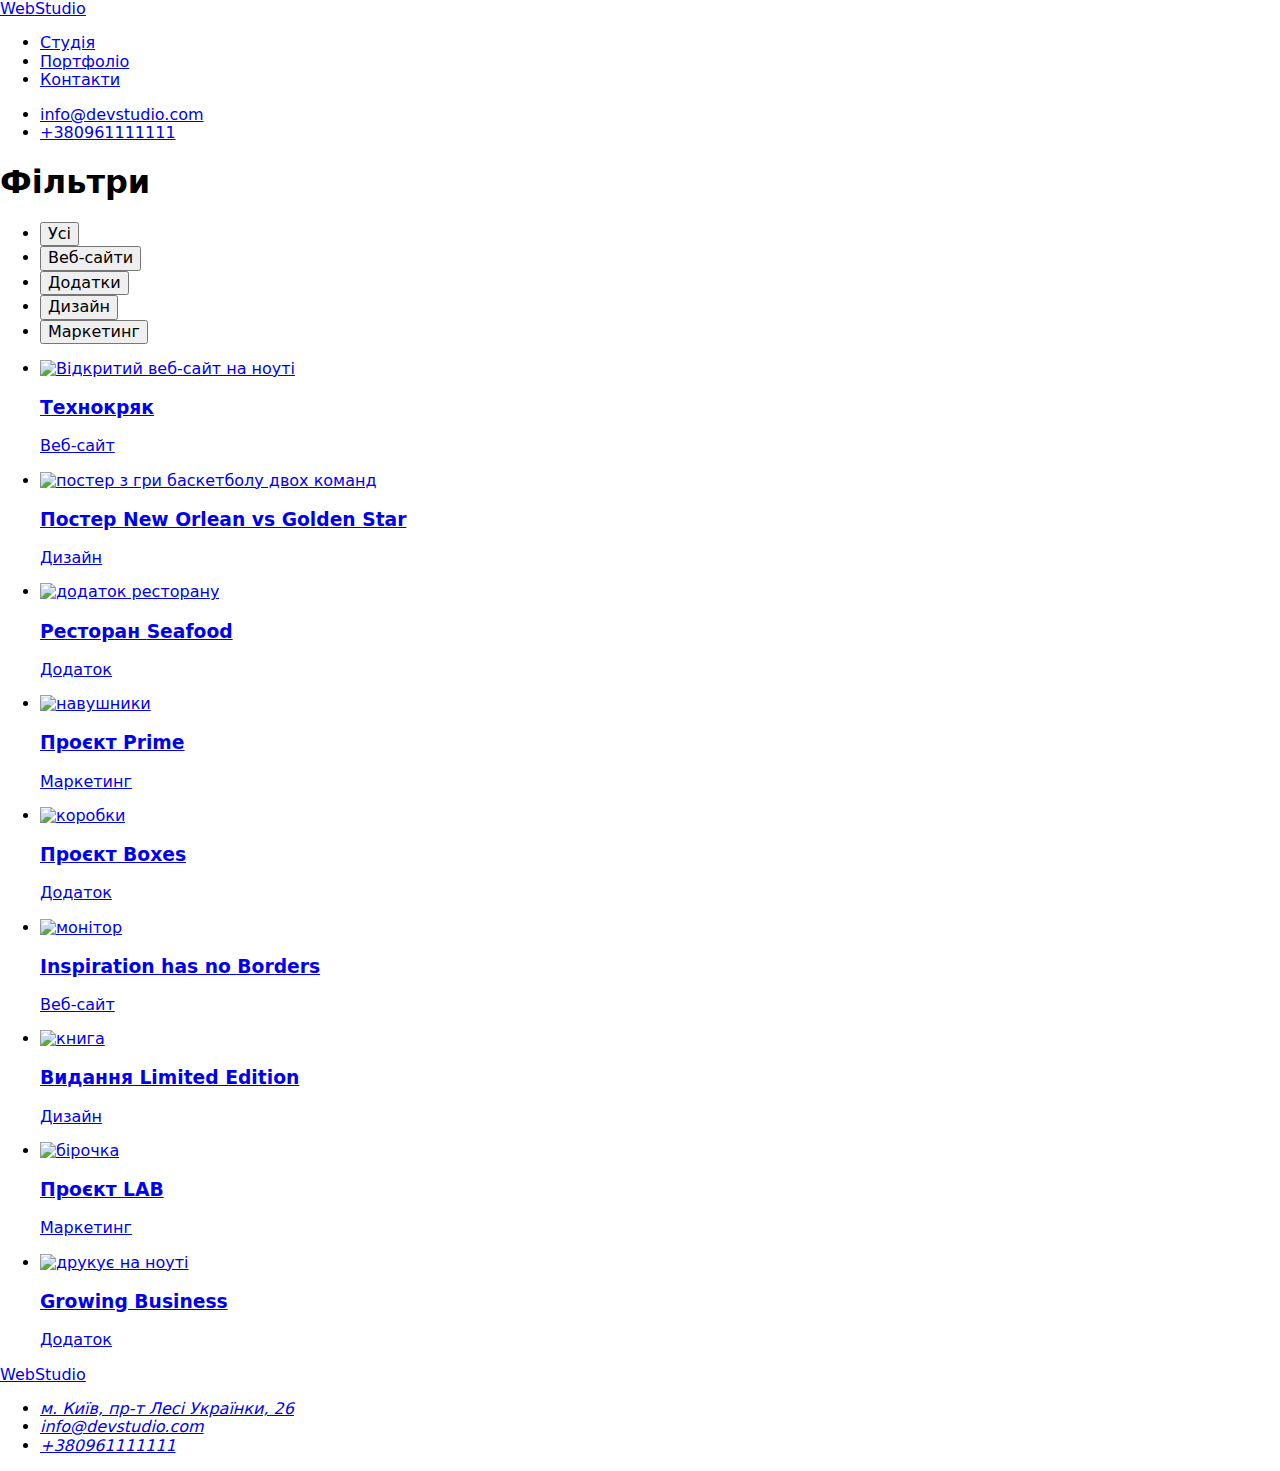
==== portfolio.html @ d76679fb "Create portfolio.html" ====
<!DOCTYPE html>
<html lang="uk">
  <head>
    <meta charset="UTF-8" />
    <meta http-equiv="X-UA-Compatible" content="IE=edge" />
    <meta name="viewport" content="width=device-width, initial-scale=1.0" />

    <link rel="preconnect" href="https://fonts.googleapis.com" />
    <link rel="preconnect" href="https://fonts.gstatic.com" crossorigin />
    <link
      rel="stylesheet"
      href="https://cdnjs.cloudflare.com/ajax/libs/modern-normalize/1.1.0/modern-normalize.min.css"
    />

    <link rel="stylesheet" href="./css/styles.css" />
    <link
      href="https://fonts.googleapis.com/css2?family=Raleway:wght@700&family=Roboto:wght@400;500;700;900&display=swap"
      rel="stylesheet"
    />
    <title>Portfolio</title>
  </head>

  <body>
    <!-- Шапка -->
    <header class="header">
      <!-- Меню навігації -->
      <div class="container nav-flex">
        <nav class="nav">
          <a href="./index.html" class="logo link">Web<span class="logo-dark">Studio</span></a>

          <ul class="nav-list list">
            <li class="nav-item">
              <a href="./index.html" class="nav-link link">Студія</a>
            </li>

            <li class="nav-item">
              <a href="portfolio.html" class="nav-link link current">Портфоліо</a>
            </li>

            <li class="nav-item">
              <a href="#" class="nav-link link">Контакти</a>
            </li>
          </ul>
        </nav>

        <!-- Контакти -->
        <ul class="address-list list">
          <li class="address-item">
            <a href="mailto:info@devstudio.com" class="contact-link link">info@devstudio.com</a>
          </li>

          <li class="address-item">
            <a href="tel:+380961111111" class="contact-link link">+380961111111</a>
          </li>
        </ul>
      </div>
    </header>

    <!-- Контент -->
    <main>
      <!-- Фільтри -->
      <section class="filter section">
        <div class="container">
          <h1 class="visually-hidden title">Фільтри</h1>

          <ul class="filter-list list">
            <li class="filter-item">
              <button class="filter-button" type="button">Усі</button>
            </li>
            <li class="filter-item">
              <button class="filter-button" type="button">Веб-сайти</button>
            </li>
            <li class="filter-item">
              <button class="filter-button" type="button">Додатки</button>
            </li>
            <li class="filter-item">
              <button class="filter-button" type="button">Дизайн</button>
            </li>
            <li class="filter-item">
              <button class="filter-button" type="button">Маркетинг</button>
            </li>
          </ul>

          <ul class="card-list list">
            <li class="card-item">
              <a href="#" class="card-link link">
                <img
                  src="img/progect1.jpg"
                  alt="Відкритий веб-сайт на ноуті"
                  width="370"
                  class="card-img"
                />
                <div class="card-box">
                  <h3 class="card-title">Технокряк</h3>
                  <p class="card-text">Веб-сайт</p>
                </div>
              </a>
            </li>

            <li class="card-item">
              <a href="#" class="card-link link">
                <img
                  src="img/project2.jpg"
                  alt="постер з гри баскетболу двох команд"
                  width="370"
                  class="card-img"
                />
                <div class="card-box">
                  <h3 class="card-title">
                    Постер <span lang="en"> New Orlean vs Golden Star</span>
                  </h3>
                  <p class="card-text">Дизайн</p>
                </div>
              </a>
            </li>

            <li class="card-item">
              <a href="#" class="card-link link">
                <img src="img/project3.jpg" alt="додаток ресторану" width="370" class="card-img" />
                <div class="card-box">
                  <h3 class="card-title">Ресторан <span lang="en">Seafood</span></h3>
                  <p class="card-text">Додаток</p>
                </div>
              </a>
            </li>

            <li class="card-item">
              <a href="#" class="card-link link">
                <img src="img/project4.jpg" alt="навушники" width="370" class="card-img" />
                <div class="card-box">
                  <h3 class="card-title">Проєкт <span lang="en">Prime</span></h3>
                  <p class="card-text">Маркетинг</p>
                </div>
              </a>
            </li>

            <li class="card-item">
              <a href="#" class="card-link link">
                <img src="img/project5.jpg" alt="коробки" width="370" class="card-img" />
                <div class="card-box">
                  <h3 class="card-title">Проєкт <span lang="en">Boxes</span></h3>
                  <p class="card-text">Додаток</p>
                </div>
              </a>
            </li>

            <li class="card-item">
              <a href="#" class="card-link link">
                <img src="img/project6.jpg" alt="монітор" width="370" class="card-img" />
                <div class="card-box">
                  <h3 class="card-title"><span lang="en">Inspiration has no Borders</span></h3>
                  <p class="card-text">Веб-сайт</p>
                </div>
              </a>
            </li>

            <li class="card-item">
              <a href="#" class="card-link link">
                <img src="img/project7.jpg" alt="книга" width="370" class="card-img" />
                <div class="card-box">
                  <h3 class="card-title">Видання Limited Edition</h3>
                  <p class="card-text">Дизайн</p>
                </div>
              </a>
            </li>

            <li class="card-item">
              <a href="#" class="card-link link">
                <img src="img/project8.jpg" alt="бірочка" width="370" class="card-img" />
                <div class="card-box">
                  <h3 class="card-title">Проєкт <span lang="en">LAB</span></h3>
                  <p class="card-text">Маркетинг</p>
                </div>
              </a>
            </li>

            <li class="card-item">
              <a href="#" class="card-link link">
                <img src="img/project9.jpg" alt="друкує на ноуті" width="370" class="card-img" />
                <div class="card-box">
                  <h3 class="card-title"><span lang="en">Growing Business</span></h3>
                  <p class="card-text">Додаток</p>
                </div>
              </a>
            </li>
          </ul>
        </div>
      </section>
    </main>

    <!-- Підвал -->
    <footer class="footer">
      <div class="container">
        <a href="index.html" class="logo link">Web<span class="logo-light">Studio</span></a>

        <address class="address">
          <ul class="adreess-list list">
            <li class="address-item">
              <a
                href="https://goo.gl/maps/CPtrU1FHBa2aNyZL9"
                target="_blank"
                rel="noopener noreferrer nofollow"
                class="address-link"
                >м. Київ, пр-т Лесі Українки, 26
              </a>
            </li>

            <li class="address-item">
              <a href="mailto:info@devstudio.com" class="address-contact link"
                >info@devstudio.com</a
              >
            </li>

            <li class="address-item">
              <a href="tel:+380961111111" class="address-contact link">+380961111111</a>
            </li>
          </ul>
        </address>
      </div>
    </footer>
  </body>
</html>
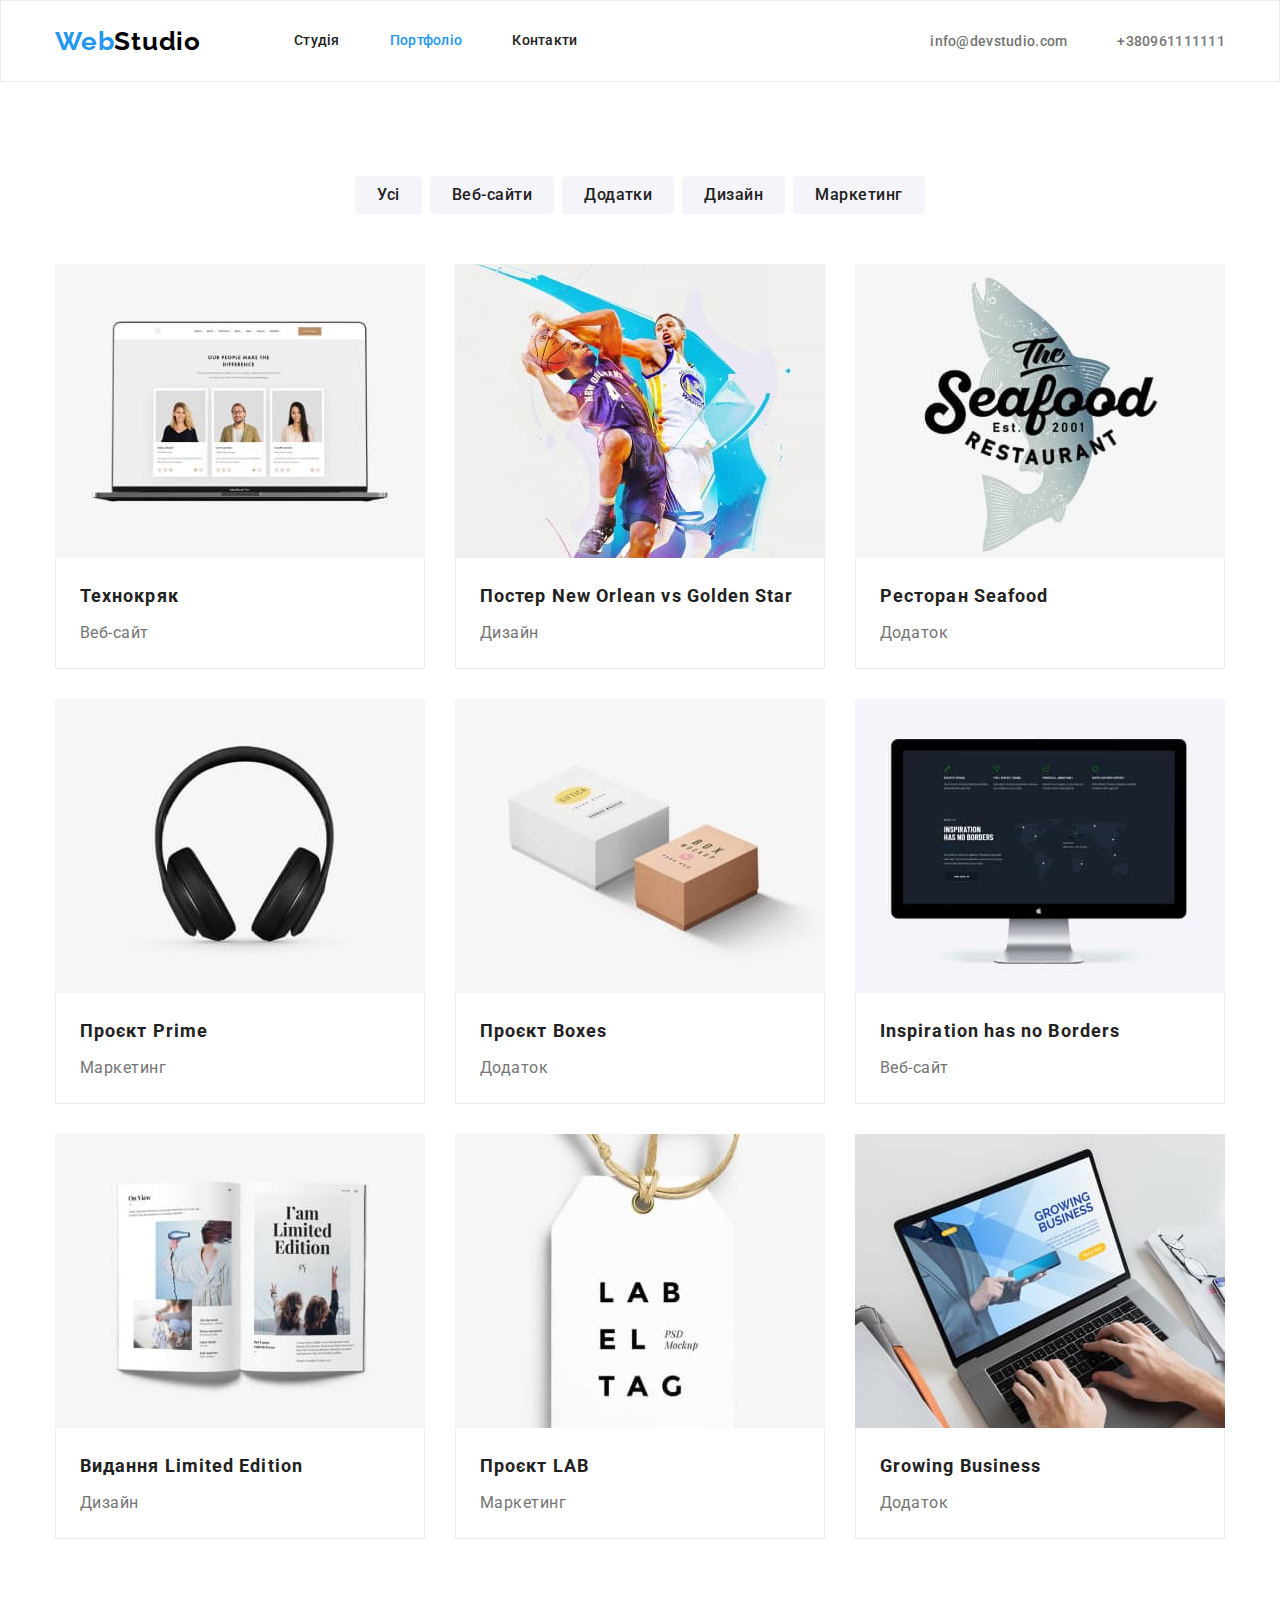
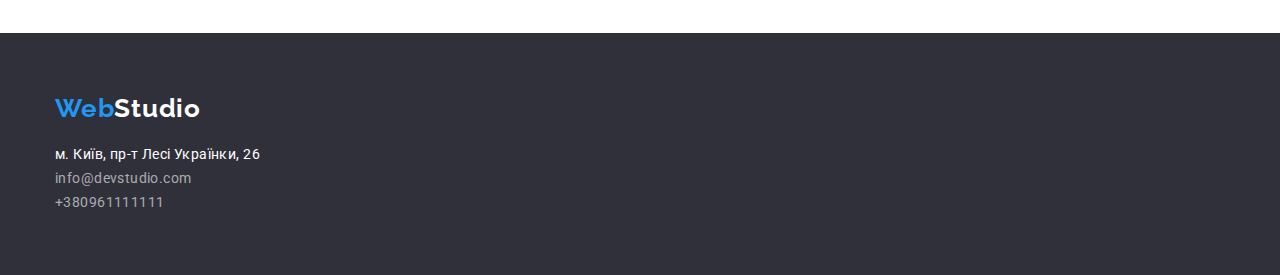
==== commit 56140367: "correction of mistakes" ====
--- a/portfolio.html
+++ b/portfolio.html
@@ -45,11 +45,11 @@
 
         <!-- Контакти -->
         <ul class="address-list list">
-          <li class="address-item">
+          <li>
             <a href="mailto:info@devstudio.com" class="contact-link link">info@devstudio.com</a>
           </li>
 
-          <li class="address-item">
+          <li>
             <a href="tel:+380961111111" class="contact-link link">+380961111111</a>
           </li>
         </ul>
--- a/css/styles.css
+++ b/css/styles.css
@@ -0,0 +1,388 @@
+html {
+  box-sizing: border-box;
+}
+
+:root {
+  --main-light-color: #ffffff;
+  --main-font-color: #757575;
+  --secondory-font-color: #212121;
+  --accent-color: #2196f3;
+  --secondary-accent-color: #188ce8;
+  --logo-color: #000000;
+  --boder-bg-color: #2f303a;
+  --section-team-bg-color: #f5f4fa;
+  --address-text-color: rgba(255, 255, 255, 0.6);
+  --border-color: #eeeeee;
+  --border-header-color: #ececec;
+  --shadow-btn-color: rgba(0, 0, 0, 0.15);
+}
+
+*,
+*::before,
+*::after {
+  box-sizing: inherit;
+}
+
+body {
+  font-family: 'Roboto', sans-serif;
+  font-size: 14px;
+  background-color: var(--main-light-color);
+  color: var(--main-font-color);
+  margin: 0;
+}
+
+.list {
+  list-style: none;
+}
+
+.link {
+  text-decoration: none;
+}
+
+h1,
+h2,
+h3,
+p,
+ul {
+  margin: 0;
+  padding: 0;
+}
+
+img {
+  display: block;
+  max-width: 100%;
+  height: auto;
+}
+
+.container {
+  width: 1200px;
+  margin-left: auto;
+  margin-right: auto;
+  padding-left: 15px;
+  padding-right: 15px;
+}
+
+.section {
+  padding-top: 94px;
+  padding-bottom: 94px;
+}
+
+/* Шапка */
+.header {
+  border: 1px solid var(--border-header-color);
+}
+
+.nav-flex,
+.nav,
+.address-list {
+  display: flex;
+  align-items: center;
+}
+
+.logo,
+.logo-dark {
+  font-family: 'Raleway';
+  font-style: normal;
+  font-weight: 700;
+  font-size: 26px;
+  line-height: 1.19;
+  letter-spacing: 0.03em;
+  color: var(--accent-color);
+}
+
+.logo-dark {
+  color: var(--logo-color);
+}
+
+.nav-list {
+  display: flex;
+  gap: 50px;
+  margin-left: 93px;
+}
+
+.nav-link {
+  font-weight: 500;
+  line-height: 1.14;
+  letter-spacing: 0.02em;
+  color: var(--secondory-font-color);
+  display: block;
+  padding-top: 32px;
+  padding-bottom: 32px;
+}
+
+.nav-link.current {
+  color: var(--accent-color);
+}
+
+.nav-link:hover,
+.nav-link:focus {
+  color: var(--accent-color);
+}
+
+.address-list {
+  display: flex;
+  margin-left: auto;
+  gap: 50px;
+}
+
+.contact-link {
+  font-weight: 500;
+  line-height: 1.14;
+  letter-spacing: 0.02em;
+  color: var(--main-font-color);
+}
+
+.contact-link:hover,
+.contact-link:focus {
+  color: var(--accent-color);
+}
+
+/* hero */
+
+.hero {
+  background-color: var(--boder-bg-color);
+  width: 100%;
+  padding-top: 200px;
+  padding-bottom: 200px;
+  text-align: center;
+}
+
+.hero-title {
+  font-weight: 900;
+  font-size: 44px;
+  line-height: 1.36;
+  letter-spacing: 0.06em;
+  text-transform: uppercase;
+  color: var(--main-light-color);
+  max-width: 696px;
+  margin-right: auto;
+  margin-bottom: 30px;
+  margin-left: auto;
+}
+
+.btn {
+  font-weight: 700;
+  font-size: 16px;
+  line-height: 1.87;
+  letter-spacing: 0.06em;
+  color: var(--main-light-color);
+  background: var(--accent-color);
+  box-shadow: 0px 4px 4px var(--shadow-btn-color);
+  border-radius: 4px;
+  border: none;
+  cursor: pointer;
+  display: inline-block;
+  padding: 10px 32px;
+  min-width: 216px;
+}
+
+.btn:hover,
+.btn:focus {
+  background-color: var(--secondary-accent-color);
+}
+
+/* Особливості */
+
+.visually-hidden {
+  position: absolute;
+  white-space: nowrap;
+  width: 1px;
+  height: 1px;
+  overflow: hidden;
+  border: 0;
+  padding: 0;
+  clip: rect(0 0 0 0);
+  clip-path: inset(50%);
+  margin: -1px;
+}
+
+.feature-list {
+  display: flex;
+  flex-direction: row;
+  gap: 30px;
+}
+
+.feature-item {
+  width: 270px;
+}
+
+.feature-title {
+  font-size: 14px;
+  line-height: 1.14;
+  letter-spacing: 0.03em;
+  text-transform: uppercase;
+  color: var(--secondory-font-color);
+  margin-bottom: 10px;
+}
+
+.feature-text {
+  line-height: 1.71;
+  letter-spacing: 0.03em;
+  width: 270px;
+}
+
+/*Чим ми займаємось */
+.title {
+  font-size: 36px;
+  line-height: 1.16;
+  letter-spacing: 0.03em;
+  color: var(--secondory-font-color);
+  text-align: center;
+  margin-bottom: 50px;
+}
+
+.about.section {
+  padding-top: 0;
+}
+
+.about-list {
+  display: flex;
+  flex-direction: row;
+  gap: 30px;
+}
+
+/* Наша команда */
+
+.team {
+  background-color: var(--section-team-bg-color);
+}
+
+.team-list {
+  display: flex;
+  flex-direction: row;
+  gap: 30px;
+}
+
+.team-title {
+  font-size: 16px;
+  line-height: 1.18;
+  letter-spacing: 0.03em;
+  color: var(--secondory-font-color);
+  margin-bottom: 10px;
+}
+
+.team-box {
+  background-color: var(--main-light-color);
+  width: 270px;
+  padding-top: 30px;
+  padding-bottom: 30px;
+  box-shadow: 0px 1px 3px rgba(0, 0, 0, 0.12); 0px 1px 1px rgba(0,0,0, 0.14),  0px 2px 1px rgba(0, 0, 0, 0.2);
+  border-radius: 0px 0px 4px 4px;
+  text-align: center;
+}
+
+/* Підвал */
+
+.footer {
+  background-color: var(--boder-bg-color);
+  padding-top: 60px;
+  padding-bottom: 60px;
+}
+
+.footer .logo {
+  display: inline-block;
+  margin-bottom: 20px;
+}
+
+.logo-light {
+  color: var(--main-light-color);
+}
+
+.address {
+  font-style: normal;
+}
+
+.address-link {
+  letter-spacing: 0.03em;
+  line-height: 1.71;
+  color: var(--main-light-color);
+  text-decoration: none;
+  margin-bottom: 9px;
+}
+
+
+.address-contact:hover,
+.address-link:hover,
+.address-contact:focus,
+.address-link:focus {
+  color: var(--accent-color);
+}
+
+.address-contact {
+  letter-spacing: 0.03em;
+  line-height: 1.71;
+  color: var(--address-text-color);
+}
+
+/* Портфоліo *.
+/* Філтри */
+
+.filter-list {
+  display: flex;
+  flex-direction: row;
+  justify-content: center;
+  gap: 8px;
+  margin-bottom: 50px;
+}
+
+.filter-button {
+  font-family: inherit;
+  font-weight: 500;
+  font-size: 16px;
+  line-height: 1.62;
+  letter-spacing: 0.03em;
+  text-align: center;
+  color: var(--secondory-font-color);
+  background: var(--section-team-bg-color);
+  border-radius: 4px;
+  border: none;
+  cursor: pointer;
+  padding-top: 6px;
+  padding-right: 22px;
+  padding-bottom: 6px;
+  padding-left: 22px;
+}
+
+.filter-button:hover,
+.filter-button:focus {
+  color: var(--main-light-color);
+  background-color: var(--accent-color);
+  box-shadow: 0px 3px 1px rgba(0, 0, 0, 0.1), 0px 1px 2px rgba(0, 0, 0, 0.08),
+    0px 2px 2px rgba(0, 0, 0, 0.12);
+  border-radius: 4px;
+}
+
+.card-list {
+  display: flex;
+  flex-wrap: wrap;
+  margin-bottom: -30px;
+  margin-right: -30px;
+}
+
+.card-item {
+  width: calc(100% / 3 - 30px);
+  margin-right: 30px;
+  margin-bottom: 30px;
+}
+
+.card-box {
+  padding: 20px 24px;
+  border: 1px solid var(--border-color);
+  border-top: none;
+}
+
+.card-title {
+  font-weight: 700;
+  font-size: 18px;
+  line-height: 2;
+  letter-spacing: 0.06em;
+  color: var(--secondory-font-color);
+  margin-bottom: 4px;
+}
+
+.card-text {
+  font-size: 16px;
+  line-height: 1.87;
+  letter-spacing: 0.03em;
+  color: var(--main-font-color);
+}
